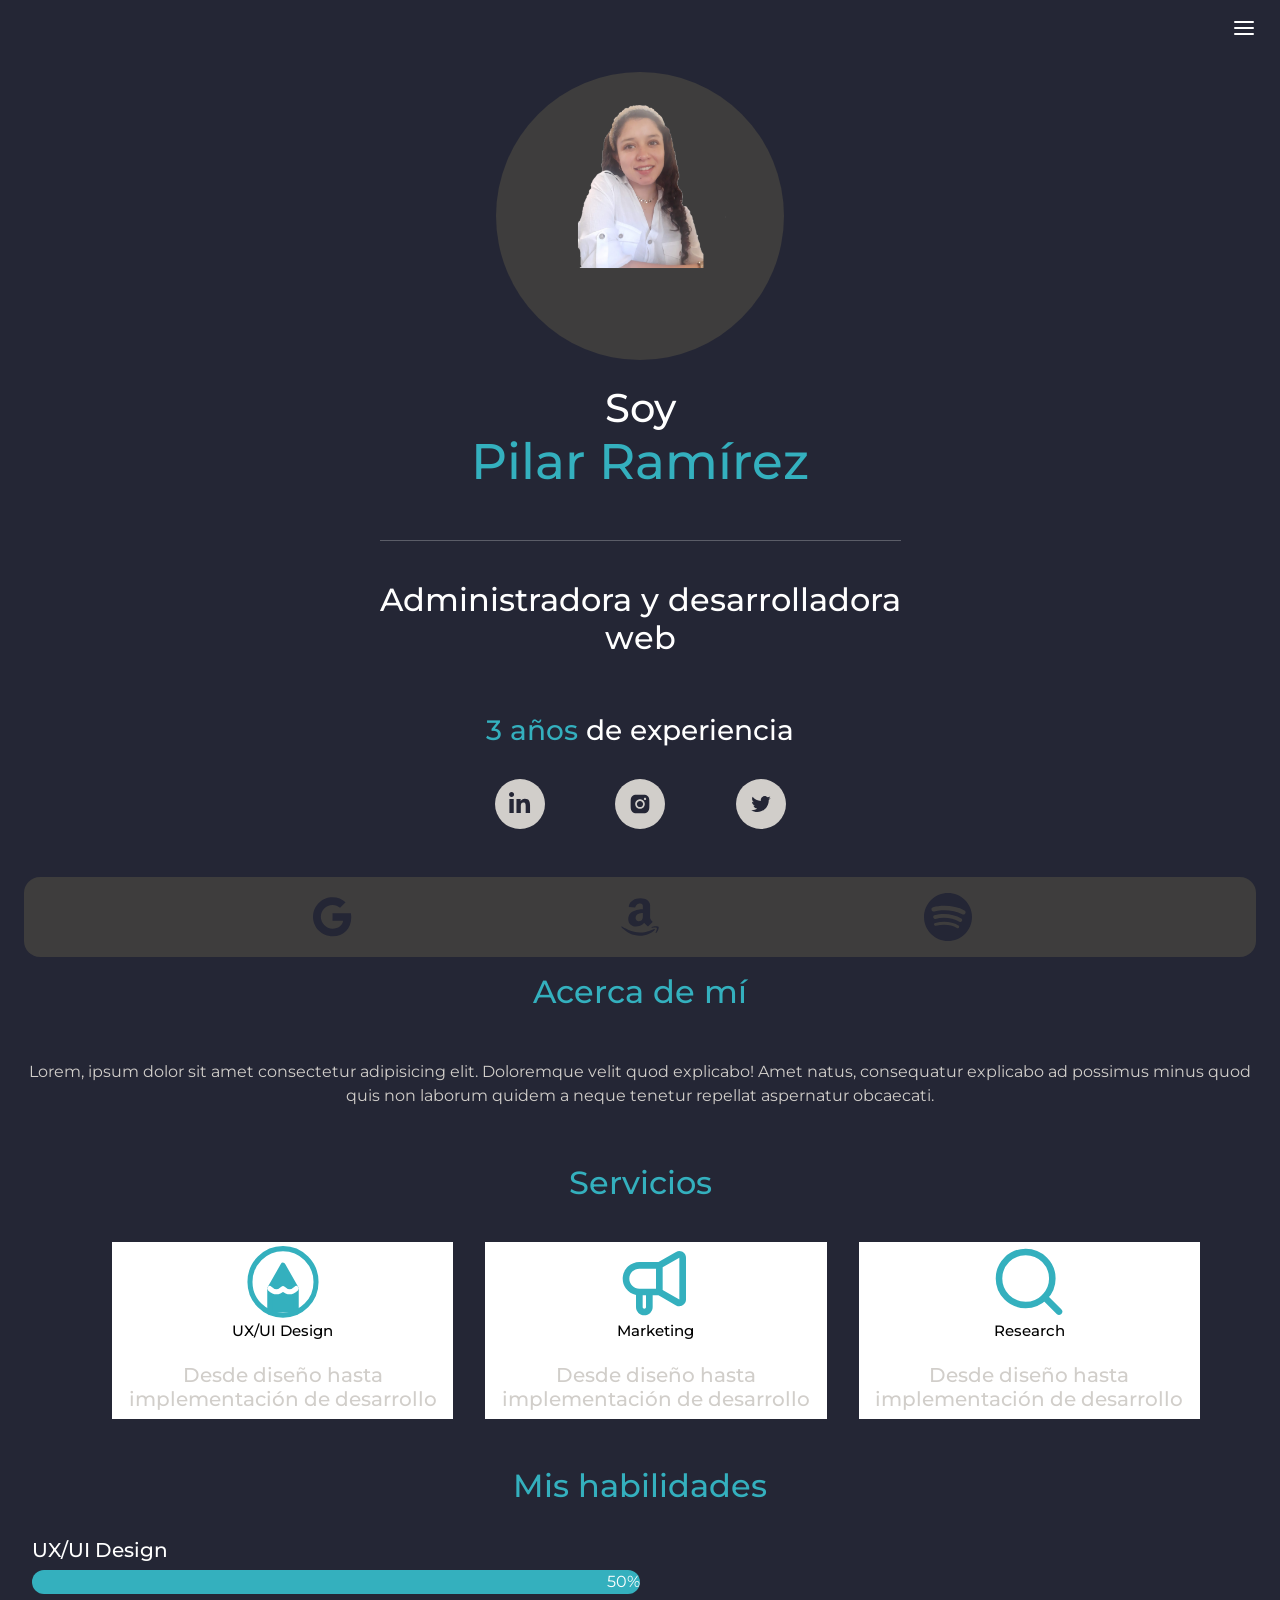
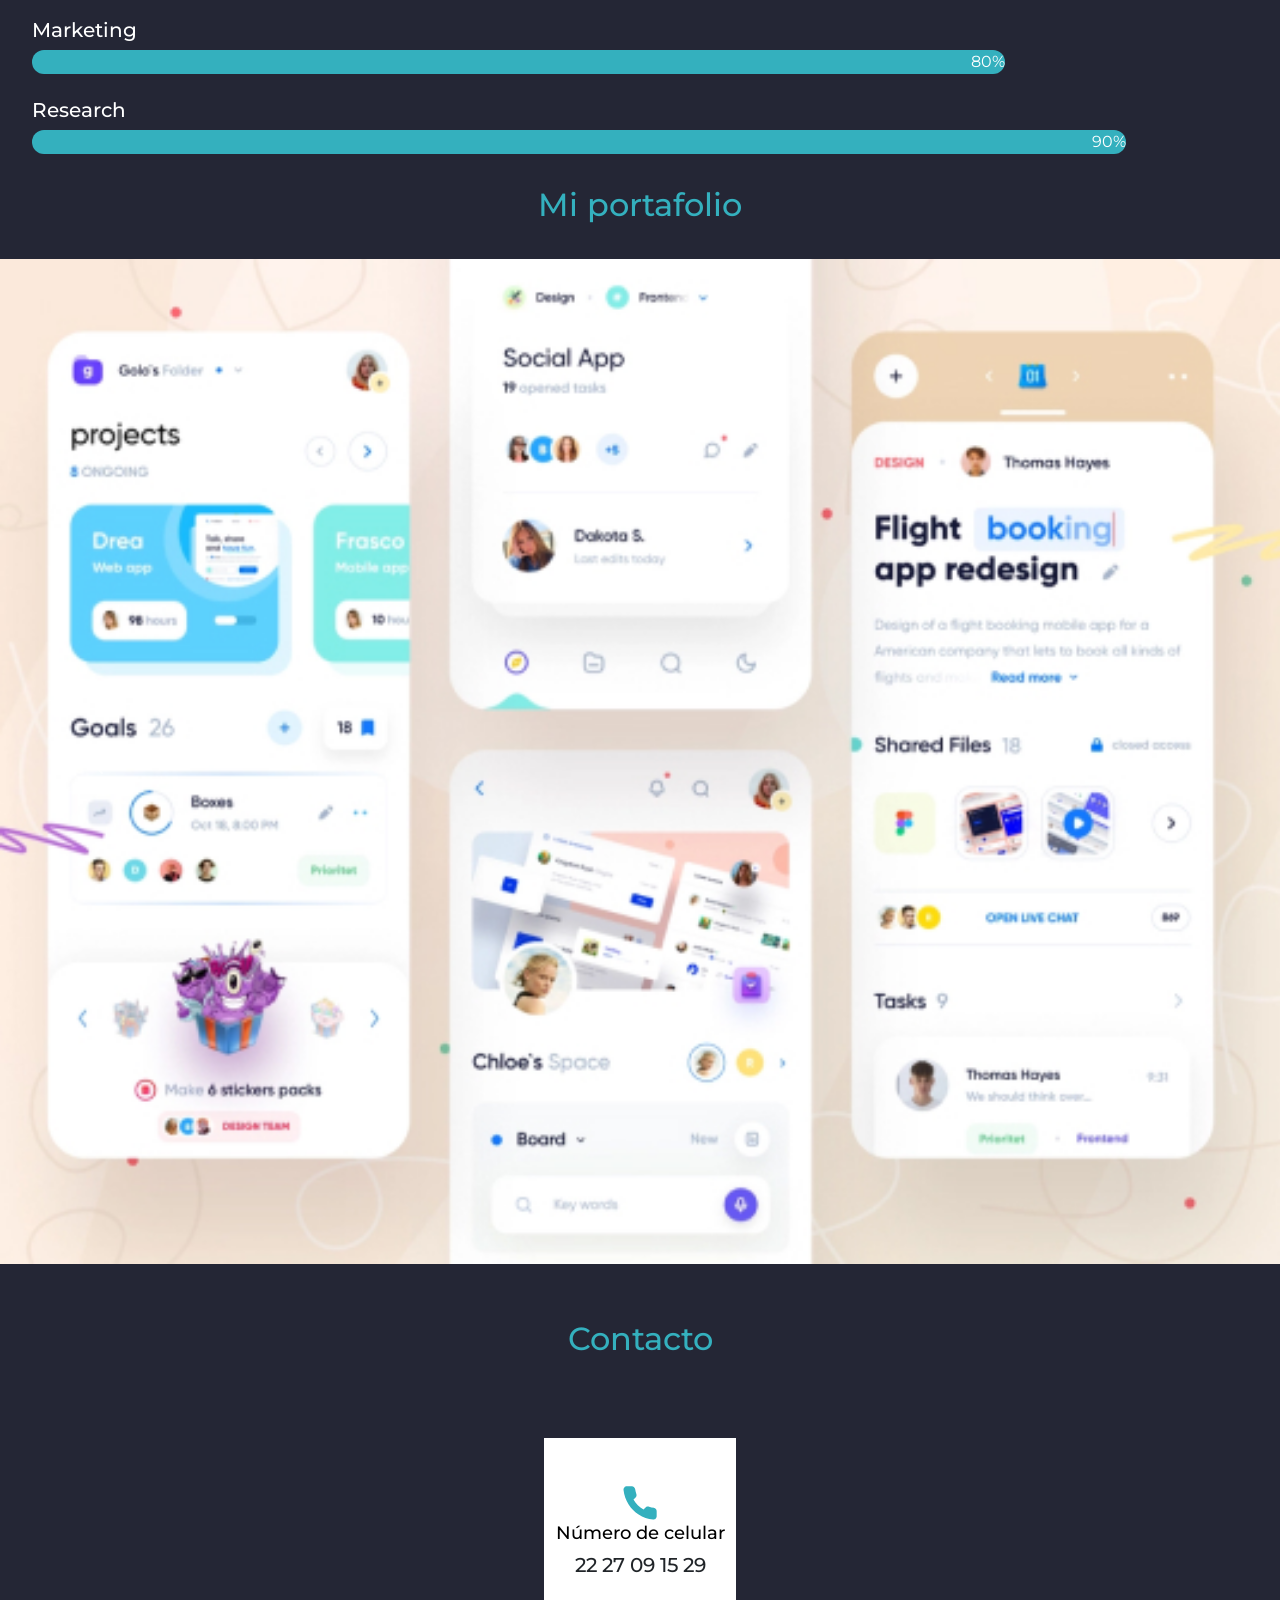
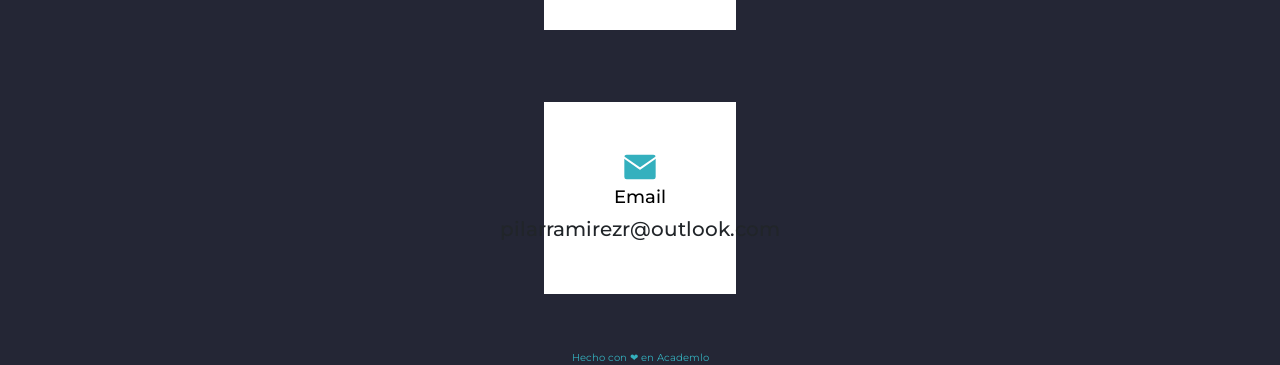
==== index.html @ 1db4ad35 "cambios2" ====
<!DOCTYPE html>
<html lang="en">
<head>
    <meta charset="UTF-8">
    <meta http-equiv="X-UA-Compatible" content="IE=edge">
    <meta name="viewport" content="width=device-width, initial-scale=1.0">
    <title>Mi portafolio</title>
    <link href="https://cdn.jsdelivr.net/npm/bootstrap@5.2.3/dist/css/bootstrap.min.css" rel="stylesheet" integrity="sha384-rbsA2VBKQhggwzxH7pPCaAqO46MgnOM80zW1RWuH61DGLwZJEdK2Kadq2F9CUG65" crossorigin="anonymous">
    <link rel="stylesheet" href="/semana5/MI PORTAFOLIO/proyecto/assets/CSS/style.css">
    <link rel="stylesheet" href="./assets/style-P.css">
</head>
<body>
    <header class="header">
        <div class="header-content">
            <nav class="navbar">
                <svg class="navbar-menu" width="24" height="24" viewBox="0 0 24 24" fill="none" xmlns="http://www.w3.org/2000/svg">
                    <path d="M3 12H21" stroke="#242635" stroke-width="2" stroke-linecap="round" stroke-linejoin="round"/>
                    <path d="M3 6H21" stroke="#242635" stroke-width="2" stroke-linecap="round" stroke-linejoin="round"/>
                    <path d="M3 18H21" stroke="#242635" stroke-width="2" stroke-linecap="round" stroke-linejoin="round"/>
                    </svg>                     
            </nav>
            <section class="header-information">
                <div class="circle">
                    <div class="header-image">
                        <img class="profile-photo" src="./assets/pilyfotopng.png" alt="Foto">
                    </div>
                </div>
                <br>
                <div class="header-text">
                    <h1>Soy 
                    <br>
                    <span>Pilar Ramírez</span>
                    </h1>
                    <br>
                    <hr>
                    <br>
                    <h2>Administradora y desarrolladora
                    <br>
                    web
                    </h2>
                    <br>
                    <br>
                    <h3>
                    <span>3 años</span>
                    de experiencia
                    </h3>
                </div>
                <div class="social-container">
                    <article class="social-circle">
                        <img src="./Iconos/linkedin.svg" alt="Linkedin">
                    </article>

                    <article class="social-circle">
                        <img src="./Iconos/instagram.svg" alt="Instragram">
                    </article>

                    <article class="social-circle">
                        <img src="./Iconos/twitter.svg" alt="Twitter">
                    </article>
                </div>
                <br>
                <div class="work-container">
                    <article class="work-square">
                        <img class="work-icon" src="./Iconos/google.svg" alt="Google">
                    </article>

                    <article class="work-square">
                        <img class="work-icon" src="./Iconos/amazon.svg" alt="Amazon">
                    </article>

                    <article class="work-square">
                        <img class="work-icon" src="./Iconos/spotify.svg" alt="Spotify">
                    </article>
            </section>
        </div>
        </div>
        </div>
    </header>
    <div class="information-container">
        <div class="about-me">
            <h2>Acerca de mí</h2>
        </div>
        <br>
        <div class="text-about">
            <p>Lorem, ipsum dolor sit amet consectetur adipisicing elit. Doloremque velit quod explicabo! Amet natus, consequatur explicabo ad possimus minus quod quis non laborum quidem a neque tenetur repellat aspernatur obcaecati.</p>
    </div>
    <br>
    
    <div class="services-title">
        <h2>Servicios</h2>
    </div>
    <div class="services-container">
        <div class="services-scroll">
            <div class="services-img">
                <img class="imagen" src="./Iconos/pencil.svg" alt="design">
                <div class="services-text">
                    <h4>UX/UI Design</h4>
                    <br>
                    <h5>Desde diseño hasta implementación de desarrollo</h5>
                </div>
            </div>
            <br>
            <div class="services-img">                
                    <img class="imagen" src="./Iconos/speaker.svg" alt="marketing">
            
                <div class="services-text">
                    <h4>Marketing</h4>
                    <br>
                    <h5>Desde diseño hasta implementación de desarrollo</h5>
                </div>
            </div>
            <br>
            <div class="services-img">                
                    <img class="imagen" src="./Iconos/search.svg" alt="research">
                
                <div class="services-text">
                    <h4>Research</h4>
                    <br>
                    <h5>Desde diseño hasta implementación de desarrollo</h5>
                </div>    
            </div>
        </div>
    </div>

    </div>
    <div class="hability-container">
        <div class="hability-tittle">
            <h2>Mis habilidades</h2>
        </div>
        <br>
        <div class="container-progress">
            <h5>UX/UI Design</h5>
            <div class="progress-bar" role="progressbar" aria-valuenow="50"
            aria-valuemin="0" aria-valuemax="100" style="width:50%">
              50%
            </div>
        </div>
        <br>
        <div class="container-progress">
            <h5>Marketing</h5>
            <div class="progress-bar" role="progressbar" aria-valuenow="80"
            aria-valuemin="0" aria-valuemax="100" style="width:80%">
              80%
            </div>
        </div>
        <br>
        <div class="container-progress">
            <h5>Research</h5>
            <div class="progress-bar" role="progressbar" aria-valuenow="90"
            aria-valuemin="0" aria-valuemax="100" style="width:90%">
              90%
            </div>
        </div>  
    </div>
    <div class="portafolio-tittle">
        <h2>Mi portafolio</h2>
    </div>
    <br>
    <div id="carouselExampleControls" class="carousel slide" data-bs-ride="carousel">
        <div class="carousel-inner">
          <div class="carousel-item active">
            <img src="./Logos/ejemplo1.jpg" class="d-block w-100" alt="ejemplo">
          </div>
          <div class="carousel-item">
            <img src="./Logos/ejemplo2.jpg" class="d-block w-100" alt="ejemplo">
          </div>
          <div class="carousel-item">
            <img src="./Logos/ejemplo3.jpg" class="d-block w-100" alt="ejemplo">
          </div>
          <div class="carousel-item">
            <img src="./Logos/ejemplo5.jpg" class="d-block w-100" alt="ejemplo">
          </div>
        </div>
        <button class="carousel-control-prev" type="button" data-bs-target="#carouselExampleControls" data-bs-slide="prev">
          <span class="carousel-control-prev-icon" aria-hidden="true"></span>
          <span class="visually-hidden">Previous</span>
        </button>
        <button class="carousel-control-next" type="button" data-bs-target="#carouselExampleControls" data-bs-slide="next">
          <span class="carousel-control-next-icon" aria-hidden="true"></span>
          <span class="visually-hidden">Next</span>
        </button>
    </div>
    <br>
    <div class="contact-container">
        <h2>Contacto</h2>
        <br>
        <div class="cel-box">
            <img src="./Iconos/phone.svg" alt="phone">
            <h4 class="title-contact">Número de celular</h4>
            <h5 class="text-contact">22 27 09 15 29</h5>
        </div>
        <br>
        <div class="email-box">
            <img src="./Iconos/mail.svg" alt="mail">
            <h4 class="title-contact">Email</h4>
            <h5 class="text-contact">pilarramirezr@outlook.com</h5>
        </div>
    </div>
    <br>
    <div class="footer-box">
        <footer class="end-phrase">Hecho con ❤ en Academlo</footer>
    </div>


    <script src="https://cdn.jsdelivr.net/npm/bootstrap@5.2.3/dist/js/bootstrap.bundle.min.js" integrity="sha384-kenU1KFdBIe4zVF0s0G1M5b4hcpxyD9F7jL+jjXkk+Q2h455rYXK/7HAuoJl+0I4" crossorigin="anonymous"></script>

</body>
</html>
---- assets/style-P.css ----
@import url('https://fonts.googleapis.com/css2?family=Montserrat:wght@400;600&display=swap');

:root{
    --blue: #34B0BE;
    --gray: #D1CECA;
    --darkblue: #242635;
    --white: #FFFFFF;
}

*{
    margin: 0;
    padding: 0;
    box-sizing: border-box;
}

body{
    font-family: 'Montserrat', sans-serif;
    background-color: var(--darkblue);
    padding-bottom: 10rem 5rem 1rem 5rem;
}

.header-content{
    color: white;
}

.navbar{
    padding: 1rem 1.5rem;
    display: flex;
    justify-content: flex-end;
    align-items: center;
}

.navbar-menu path{
    stroke: white
}

.header-information{
    display: flex;
    flex-direction: column;
    align-items: center;
    justify-content: space-between;
    text-align: center;
    padding: 1rem 1.5rem;
    position: relative;
}

.circle{
    display: flex;
    justify-content: center;
    width: 18rem;
    height: 18rem;
    border-radius: 50%;
    background-color: rgb(62, 61, 61);
}

.profile-photo{
    height: 80%;
    width: 100%;
    background-color: none;
}

.header-information h1 > span{
    color: var(--blue);
    font-size: 50px;
}

.header-information h3 > span{
    color: var(--blue);
}

.social-container{
    width: 75%;
    display: flex;
    gap: 1rem;
    justify-content: space-evenly;
    align-items: center;
    max-width: 400px;
    padding: 1.5rem 0;
}

.social-circle{
    background-color: var(--gray);
    width: 50px;
    height: 50px;
    border-radius: 50%;
    display: flex;
    justify-content: center;
    align-items: center;
}

.work-container{
    background-color: rgb(62, 61, 61);
    width: 100%;
    display: flex;
    gap: 1rem;
    justify-content: space-evenly;
    align-items: center;
    max-width: 400%;
    padding: 1rem 3rem;
    border-radius: 1rem;
}

.work-circle{
    background-color: var(--gray);
    width: 6rem;
    height: 4rem;
    border-radius: 1rem;
    display: flex;
    justify-content: center;
    align-items: center;
}

.work-icon{
    width: 4rem;
    height: 3rem;
}

.information-container{
    display: flex;
    flex-direction: column;
    justify-content: center;
    text-align: center;
    padding: 2
    rem;
}

.about-me{
    font-size: 18px;
    color: var(--blue);
}

.text-about{
    color: var(--gray);
    font-size: 16px;
}

.text-about > p{
    padding: 1rem;
}

.services-title{
    text-align: center;
    display: inline;
    font-size: 18px;
    color: var(--blue);
}

.services-container{
    width: 100%;
    display: inline-flex;
    gap: 1rem;
    justify-content: space-evenly;
    align-items: center;
    max-width: 400%;
    padding: 1rem 2rem 0rem 4rem;
    border-radius: 1rem;
    /* overflow: hidden; */
}
.services-scroll{
    width: 100%;
    display: flex;
    gap: 1rem;
    justify-content: space-between;
    align-items: center;
    max-width: 400%;
    padding: 1rem 3rem;
    border-radius: 1rem;
    overflow: scroll;
}

.services-img{
    flex-direction: column;
    background-color: var(--white);
    color: black;
    width: 100%;
    height: 100%;
    align-items: center;
    justify-content: center;
    align-items: center;
    text-align: center;
    display: flex;
}  

.imagen{
    width: 5rem;
    height: 5rem;
}

.services-container h4{
    font-size: 15px;
    color: black;
}

.services-text{
    font-size: 10px;
    text-align: center;
    color: var(--gray);
}

.hability-container{
    display: flex;
    flex-direction: column;
    justify-content: center;
    text-align: center;
    padding: 2rem;
}

.hability-tittle{
    font-size: 18px;
    color: var(--blue);
}

.container-progress{
    text-align: start;
}

.container-progress h5{
    text-align: initial;
    color: var(--white);
    text-align: start
}

.progress-bar{
    text-align: end;
    color: var(--white);
    border-radius: 1rem;
    background-color: var(--blue);
}

.carousel-slide{
    gap: 1rem;
}

.portafolio-tittle{
    text-align: center;
    display: inline;
    font-size: 18px;
    color: var(--blue);
    /* overflow: visible; */
}

.portafolio-container{
    text-align: center;
    align-items: center;
    justify-content: center;
    display: flex;
    flex-direction: column;
    overflow: scroll;
}
.img-container{
    align-items: center;
    justify-content: center;
    display: inline-flex;
    gap: 1rem;
    padding-left: 10rem;
}

.portafolio-img{
    width: 15rem;
    height: 15rem;    
}

.contact-container{
    justify-content: space-between;
    align-items: center;
    padding: 2rem 2rem;
    text-align: center;
    display: flex;
    flex-direction: column;
    gap: 1.5rem;

}

.contact-container h2{
    font-size: 18px bold;
    color: var(--blue);   
}

.cel-box{
    display: flex;
    flex-direction: column;
    background-color: var(--white);
    height: 12rem;
    width: 12rem;
    justify-content: c;
    align-items: center;
    justify-content: center;
    text-align: center;
}

.email-box{
    display: flex;
    flex-direction: column;
    background-color: var(--white);
    height: 12rem;
    width: 12rem;
    justify-content: c;
    align-items: center;
    justify-content: center;
    text-align: center;
}

.contact-container h4{
    font-size: 18px;
    color: black;
}


.footer-box{
    display: flex;
    color: var(--blue);
    justify-content: center;
    align-items: center;
    text-align: center;
    font-size: 10px;
}

@media screen and ( min-width: 500px){
    .head-information{
        
    }
}
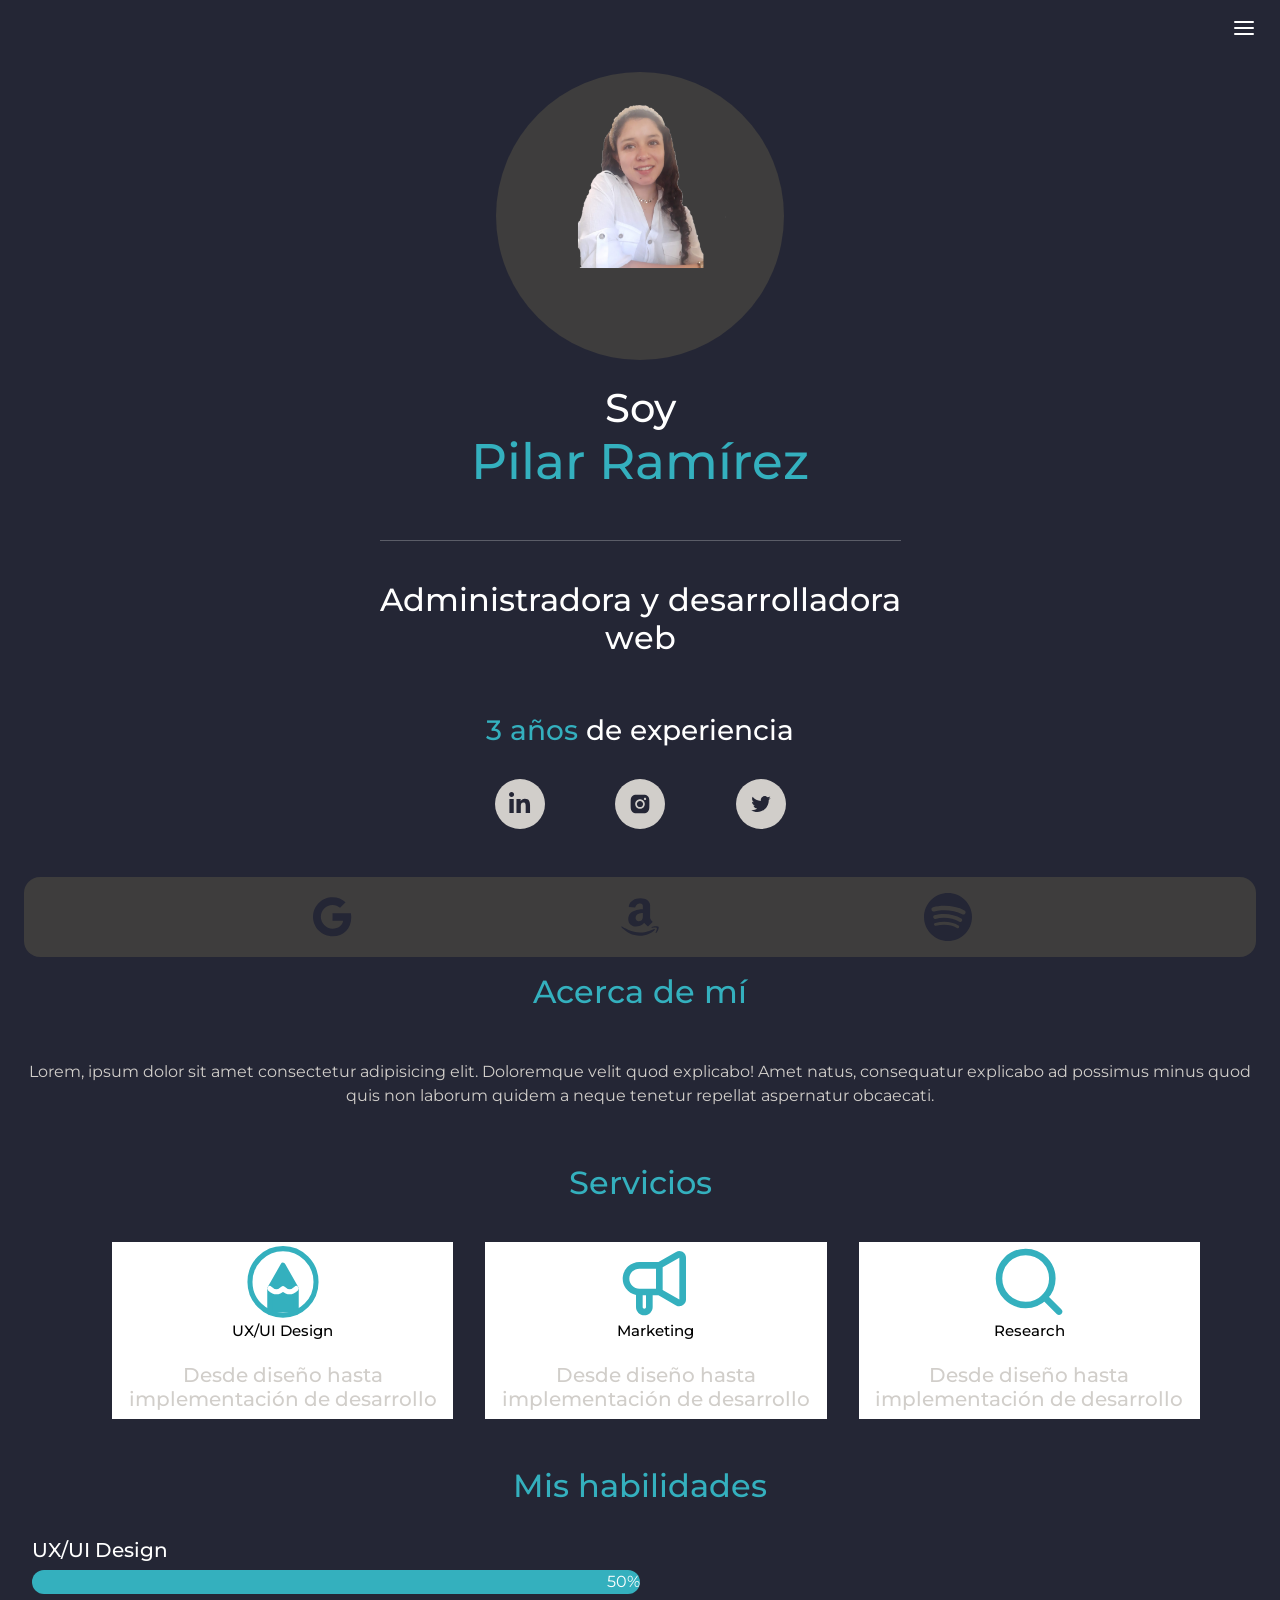
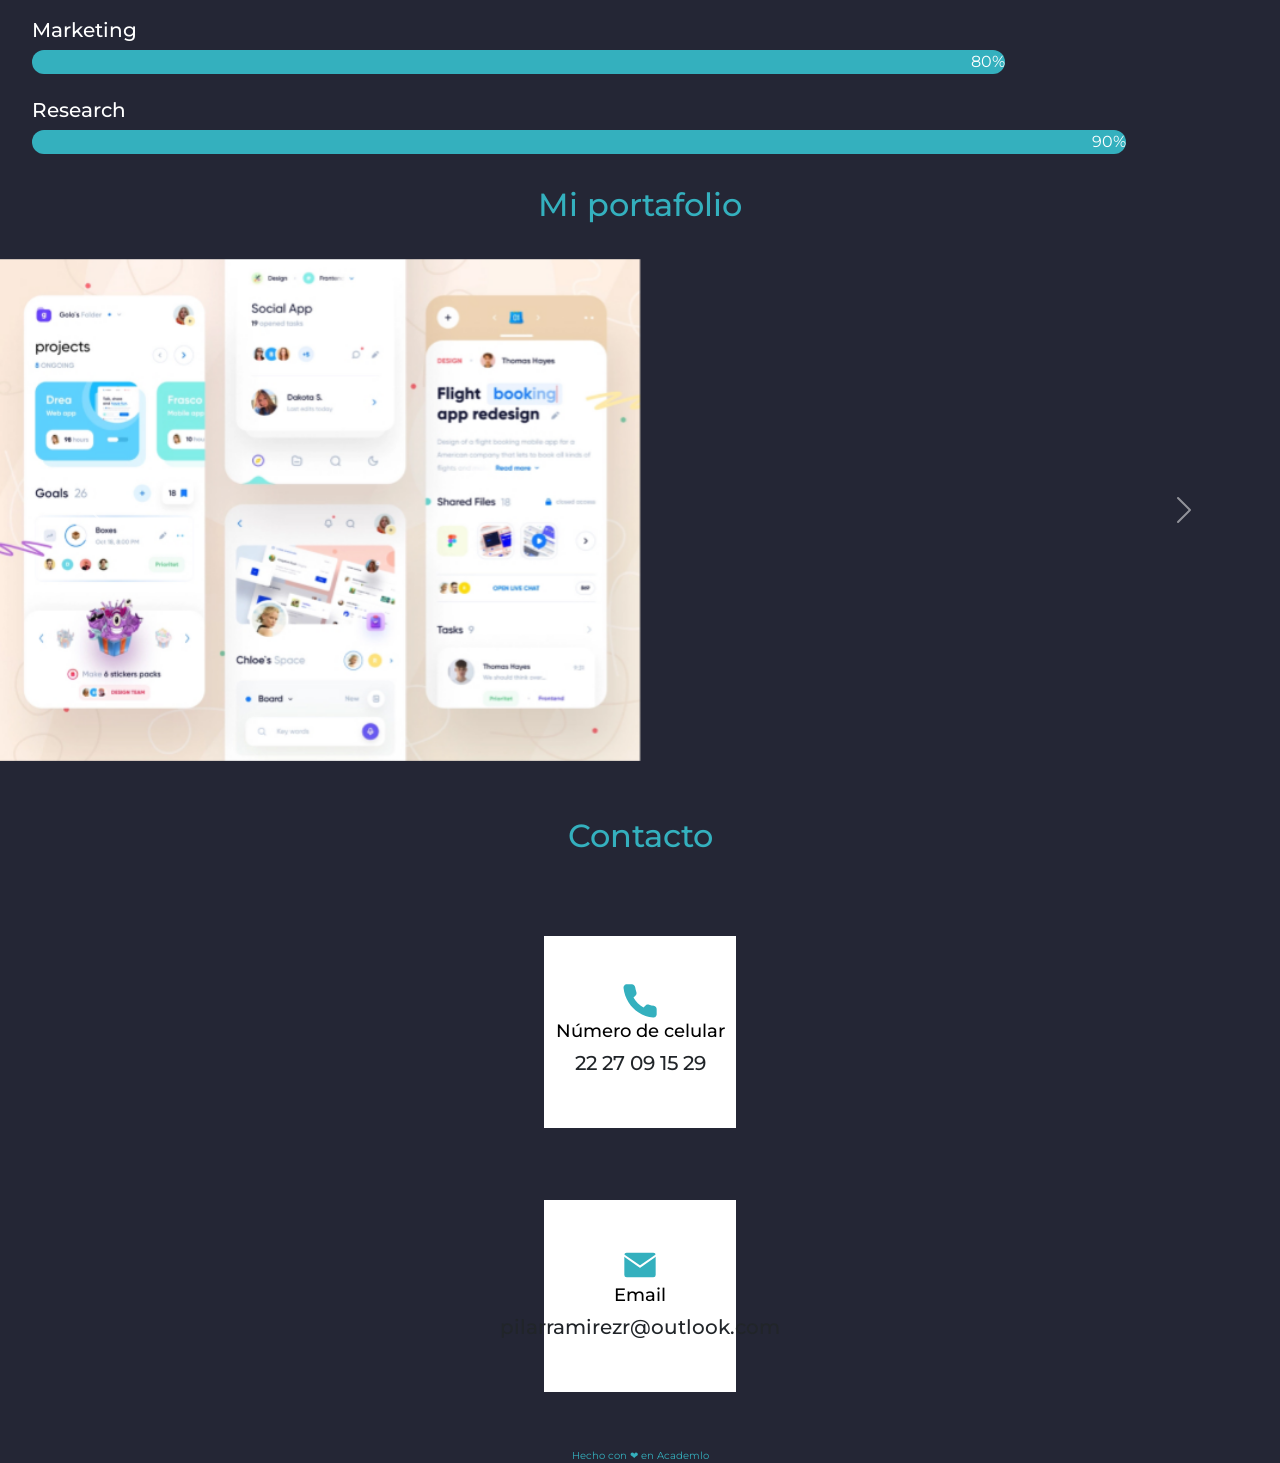
==== commit d8a038af: "Cambios3" ====
--- a/index.html
+++ b/index.html
@@ -6,8 +6,7 @@
     <meta name="viewport" content="width=device-width, initial-scale=1.0">
     <title>Mi portafolio</title>
     <link href="https://cdn.jsdelivr.net/npm/bootstrap@5.2.3/dist/css/bootstrap.min.css" rel="stylesheet" integrity="sha384-rbsA2VBKQhggwzxH7pPCaAqO46MgnOM80zW1RWuH61DGLwZJEdK2Kadq2F9CUG65" crossorigin="anonymous">
-    <link rel="stylesheet" href="/semana5/MI PORTAFOLIO/proyecto/assets/CSS/style.css">
-    <link rel="stylesheet" href="./assets/style-P.css">
+    <link rel="stylesheet" href="./assets/style.css">
 </head>
 <body>
     <header class="header">
@@ -159,7 +158,7 @@
     <div id="carouselExampleControls" class="carousel slide" data-bs-ride="carousel">
         <div class="carousel-inner">
           <div class="carousel-item active">
-            <img src="./Logos/ejemplo1.jpg" class="d-block w-100" alt="ejemplo">
+            <img src="./Logos/ejemplo1.jpg" class="d-block w-50" alt="ejemplo">
           </div>
           <div class="carousel-item">
             <img src="./Logos/ejemplo2.jpg" class="d-block w-100" alt="ejemplo">
--- a/assets/style.css
+++ b/assets/style.css
@@ -0,0 +1,322 @@
+@import url('https://fonts.googleapis.com/css2?family=Montserrat:wght@400;600&display=swap');
+
+:root{
+    --blue: #34B0BE;
+    --gray: #D1CECA;
+    --darkblue: #242635;
+    --white: #FFFFFF;
+}
+
+*{
+    margin: 0;
+    padding: 0;
+    box-sizing: border-box;
+}
+
+body{
+    font-family: 'Montserrat', sans-serif;
+    background-color: var(--darkblue);
+    padding-bottom: 10rem 5rem 1rem 5rem;
+}
+
+.header-content{
+    color: white;
+}
+
+.navbar{
+    padding: 1rem 1.5rem;
+    display: flex;
+    justify-content: flex-end;
+    align-items: center;
+}
+
+.navbar-menu path{
+    stroke: white
+}
+
+.header-information{
+    display: flex;
+    flex-direction: column;
+    align-items: center;
+    justify-content: space-between;
+    text-align: center;
+    padding: 1rem 1.5rem;
+    position: relative;
+}
+
+.circle{
+    display: flex;
+    justify-content: center;
+    width: 18rem;
+    height: 18rem;
+    border-radius: 50%;
+    background-color: rgb(62, 61, 61);
+}
+
+.profile-photo{
+    height: 80%;
+    width: 100%;
+    background-color: none;
+}
+
+.header-information h1 > span{
+    color: var(--blue);
+    font-size: 50px;
+}
+
+.header-information h3 > span{
+    color: var(--blue);
+}
+
+.social-container{
+    width: 75%;
+    display: flex;
+    gap: 1rem;
+    justify-content: space-evenly;
+    align-items: center;
+    max-width: 400px;
+    padding: 1.5rem 0;
+}
+
+.social-circle{
+    background-color: var(--gray);
+    width: 50px;
+    height: 50px;
+    border-radius: 50%;
+    display: flex;
+    justify-content: center;
+    align-items: center;
+}
+
+.work-container{
+    background-color: rgb(62, 61, 61);
+    width: 100%;
+    display: flex;
+    gap: 1rem;
+    justify-content: space-evenly;
+    align-items: center;
+    max-width: 400%;
+    padding: 1rem 3rem;
+    border-radius: 1rem;
+}
+
+.work-circle{
+    background-color: var(--gray);
+    width: 6rem;
+    height: 4rem;
+    border-radius: 1rem;
+    display: flex;
+    justify-content: center;
+    align-items: center;
+}
+
+.work-icon{
+    width: 4rem;
+    height: 3rem;
+}
+
+.information-container{
+    display: flex;
+    flex-direction: column;
+    justify-content: center;
+    text-align: center;
+    padding: 2
+    rem;
+}
+
+.about-me{
+    font-size: 18px;
+    color: var(--blue);
+}
+
+.text-about{
+    color: var(--gray);
+    font-size: 16px;
+}
+
+.text-about > p{
+    padding: 1rem;
+}
+
+.services-title{
+    text-align: center;
+    display: inline;
+    font-size: 18px;
+    color: var(--blue);
+}
+
+.services-container{
+    width: 100%;
+    display: inline-flex;
+    gap: 1rem;
+    justify-content: space-evenly;
+    align-items: center;
+    max-width: 400%;
+    padding: 1rem 2rem 0rem 4rem;
+    border-radius: 1rem;
+    /* overflow: hidden; */
+}
+.services-scroll{
+    width: 100%;
+    display: flex;
+    gap: 1rem;
+    justify-content: space-between;
+    align-items: center;
+    max-width: 400%;
+    padding: 1rem 3rem;
+    border-radius: 1rem;
+    overflow: scroll;
+}
+
+.services-img{
+    flex-direction: column;
+    background-color: var(--white);
+    color: black;
+    width: 100%;
+    height: 100%;
+    align-items: center;
+    justify-content: center;
+    align-items: center;
+    text-align: center;
+    display: flex;
+}  
+
+.imagen{
+    width: 5rem;
+    height: 5rem;
+}
+
+.services-container h4{
+    font-size: 15px;
+    color: black;
+}
+
+.services-text{
+    font-size: 10px;
+    text-align: center;
+    color: var(--gray);
+}
+
+.hability-container{
+    display: flex;
+    flex-direction: column;
+    justify-content: center;
+    text-align: center;
+    padding: 2rem;
+}
+
+.hability-tittle{
+    font-size: 18px;
+    color: var(--blue);
+}
+
+.container-progress{
+    text-align: start;
+}
+
+.container-progress h5{
+    text-align: initial;
+    color: var(--white);
+    text-align: start
+}
+
+.progress-bar{
+    text-align: end;
+    color: var(--white);
+    border-radius: 1rem;
+    background-color: var(--blue);
+}
+
+.carousel-slide{
+    gap: 1rem;
+}
+
+.portafolio-tittle{
+    text-align: center;
+    display: inline;
+    font-size: 18px;
+    color: var(--blue);
+    /* overflow: visible; */
+}
+
+.portafolio-container{
+    text-align: center;
+    align-items: center;
+    justify-content: center;
+    display: flex;
+    flex-direction: column;
+    overflow: scroll;
+}
+.img-container{
+    align-items: center;
+    justify-content: center;
+    display: inline-flex;
+    gap: 1rem;
+    padding-left: 10rem;
+}
+
+.portafolio-img{
+    width: 15rem;
+    height: 15rem;    
+}
+
+.contact-container{
+    justify-content: space-between;
+    align-items: center;
+    padding: 2rem 2rem;
+    text-align: center;
+    display: flex;
+    flex-direction: column;
+    gap: 1.5rem;
+
+}
+
+.contact-container h2{
+    font-size: 18px bold;
+    color: var(--blue);   
+}
+
+.cel-box{
+    display: flex;
+    flex-direction: column;
+    background-color: var(--white);
+    height: 12rem;
+    width: 12rem;
+    justify-content: c;
+    align-items: center;
+    justify-content: center;
+    text-align: center;
+}
+
+.email-box{
+    display: flex;
+    flex-direction: column;
+    background-color: var(--white);
+    height: 12rem;
+    width: 12rem;
+    justify-content: c;
+    align-items: center;
+    justify-content: center;
+    text-align: center;
+}
+
+.contact-container h4{
+    font-size: 18px;
+    color: black;
+}
+
+
+.footer-box{
+    display: flex;
+    color: var(--blue);
+    justify-content: center;
+    align-items: center;
+    text-align: center;
+    font-size: 10px;
+}
+
+@media screen and ( min-width: 500px){
+    .head-information{
+        
+    }
+}
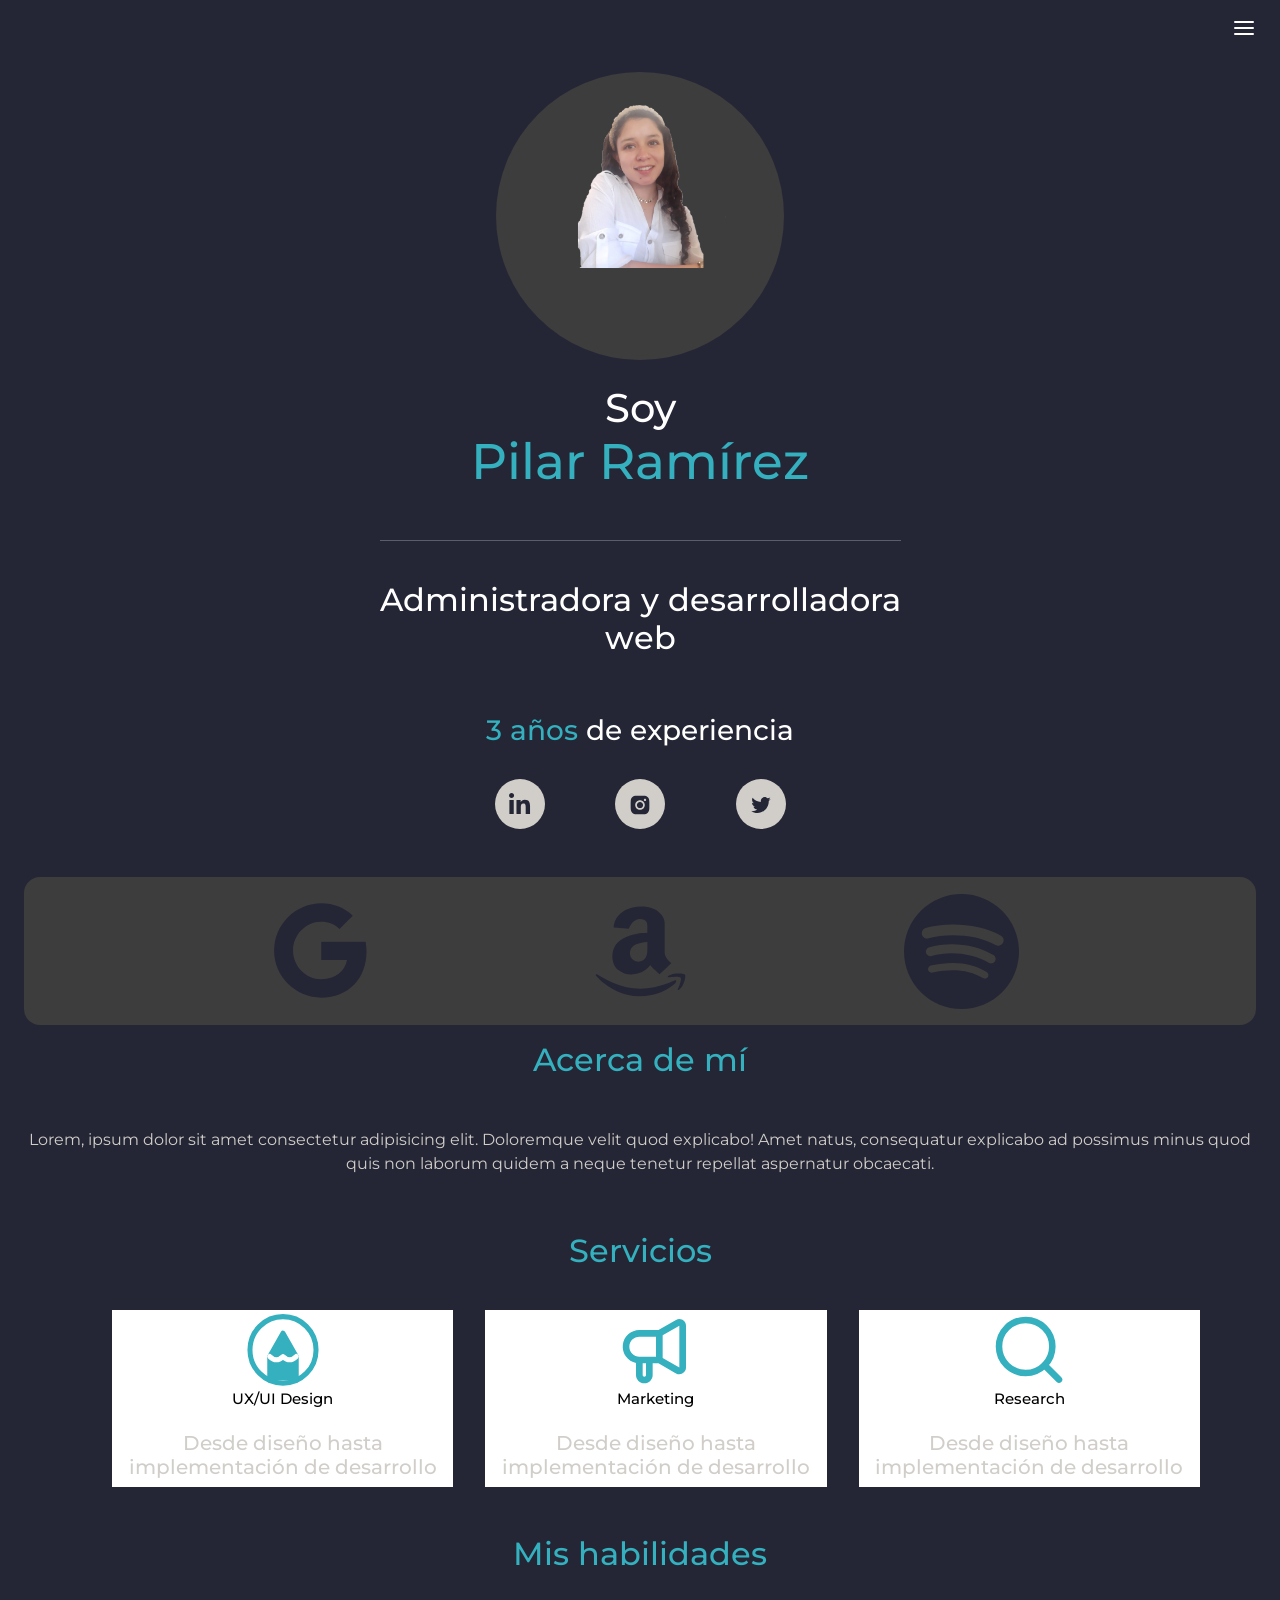
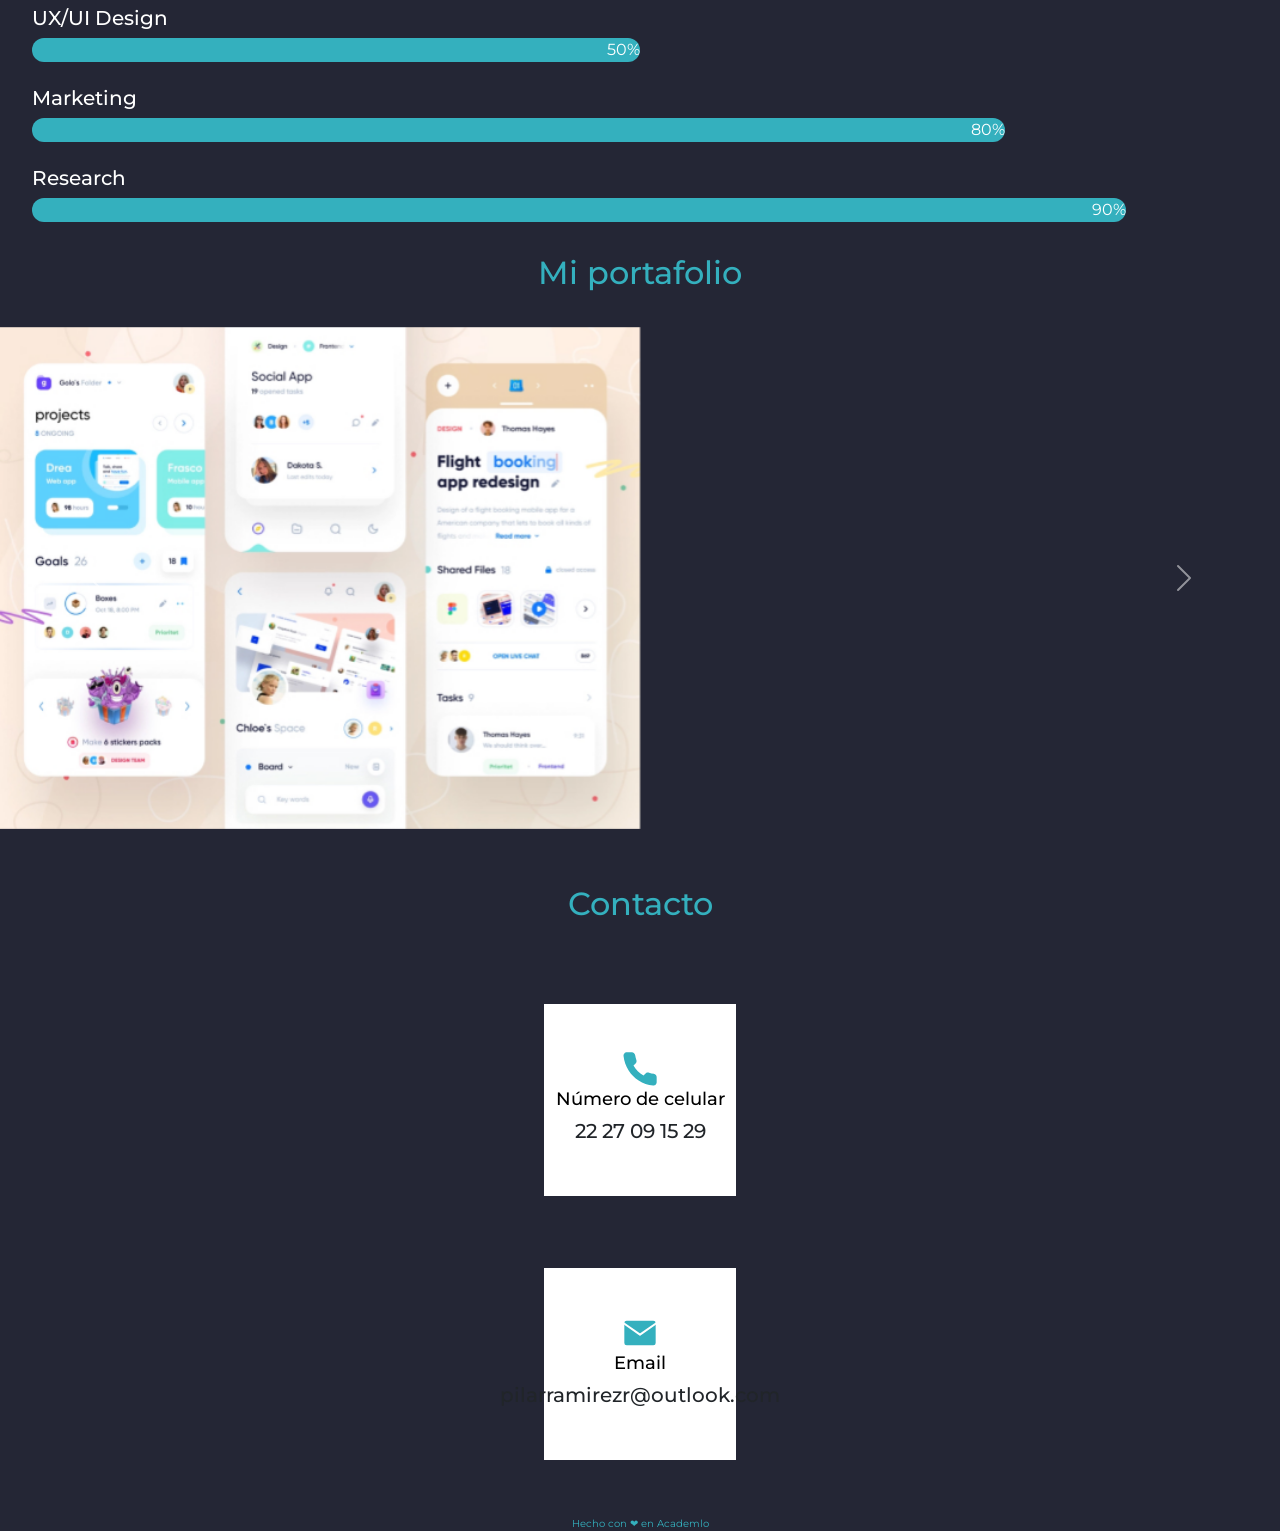
==== commit 22fd1958: "Cambios3" ====
--- a/index.html
+++ b/index.html
@@ -46,29 +46,29 @@
                 </div>
                 <div class="social-container">
                     <article class="social-circle">
-                        <img src="./Iconos/linkedin.svg" alt="Linkedin">
+                        <a href="www.linkedin.com"><img src="./Iconos/linkedin.svg" alt="Linkedin"></a>
                     </article>
 
                     <article class="social-circle">
-                        <img src="./Iconos/instagram.svg" alt="Instragram">
+                        <a href="www.instagram.com"><img src="./Iconos/instagram.svg" alt="Instragram"></a>
                     </article>
 
                     <article class="social-circle">
-                        <img src="./Iconos/twitter.svg" alt="Twitter">
+                        <a href="www.twitter.com"><img src="./Iconos/twitter.svg" alt="Twitter"></a>
                     </article>
                 </div>
                 <br>
                 <div class="work-container">
                     <article class="work-square">
-                        <img class="work-icon" src="./Iconos/google.svg" alt="Google">
+                        <a href="www.google.com"><img src="./Iconos/google.svg" alt="Google"></a>
                     </article>
 
                     <article class="work-square">
-                        <img class="work-icon" src="./Iconos/amazon.svg" alt="Amazon">
+                        <a href="www.amazon.com"><img src="./Iconos/amazon.svg" alt="Amazon"></a>
                     </article>
 
                     <article class="work-square">
-                        <img class="work-icon" src="./Iconos/spotify.svg" alt="Spotify">
+                        <a href="www.spotify.com"><img src="./Iconos/spotify.svg" alt="Spotify"></a>
                     </article>
             </section>
         </div>
@@ -161,13 +161,13 @@
             <img src="./Logos/ejemplo1.jpg" class="d-block w-50" alt="ejemplo">
           </div>
           <div class="carousel-item">
-            <img src="./Logos/ejemplo2.jpg" class="d-block w-100" alt="ejemplo">
+            <img src="./Logos/ejemplo2.jpg" class="d-block w-50" alt="ejemplo">
           </div>
           <div class="carousel-item">
-            <img src="./Logos/ejemplo3.jpg" class="d-block w-100" alt="ejemplo">
+            <img src="./Logos/ejemplo3.jpg" class="d-block w-50" alt="ejemplo">
           </div>
           <div class="carousel-item">
-            <img src="./Logos/ejemplo5.jpg" class="d-block w-100" alt="ejemplo">
+            <img src="./Logos/ejemplo5.jpg" class="d-block w-50" alt="ejemplo">
           </div>
         </div>
         <button class="carousel-control-prev" type="button" data-bs-target="#carouselExampleControls" data-bs-slide="prev">
--- a/assets/style.css
+++ b/assets/style.css
@@ -227,9 +227,13 @@
     background-color: var(--blue);
 }
 
-.carousel-slide{
-    gap: 1rem;
-}
+
+/*.carousel-item{
+    gap: 1rem;
+    display: inline;
+    align-items: center;
+    justify-content: center;
+}*/
 
 .portafolio-tittle{
     text-align: center;
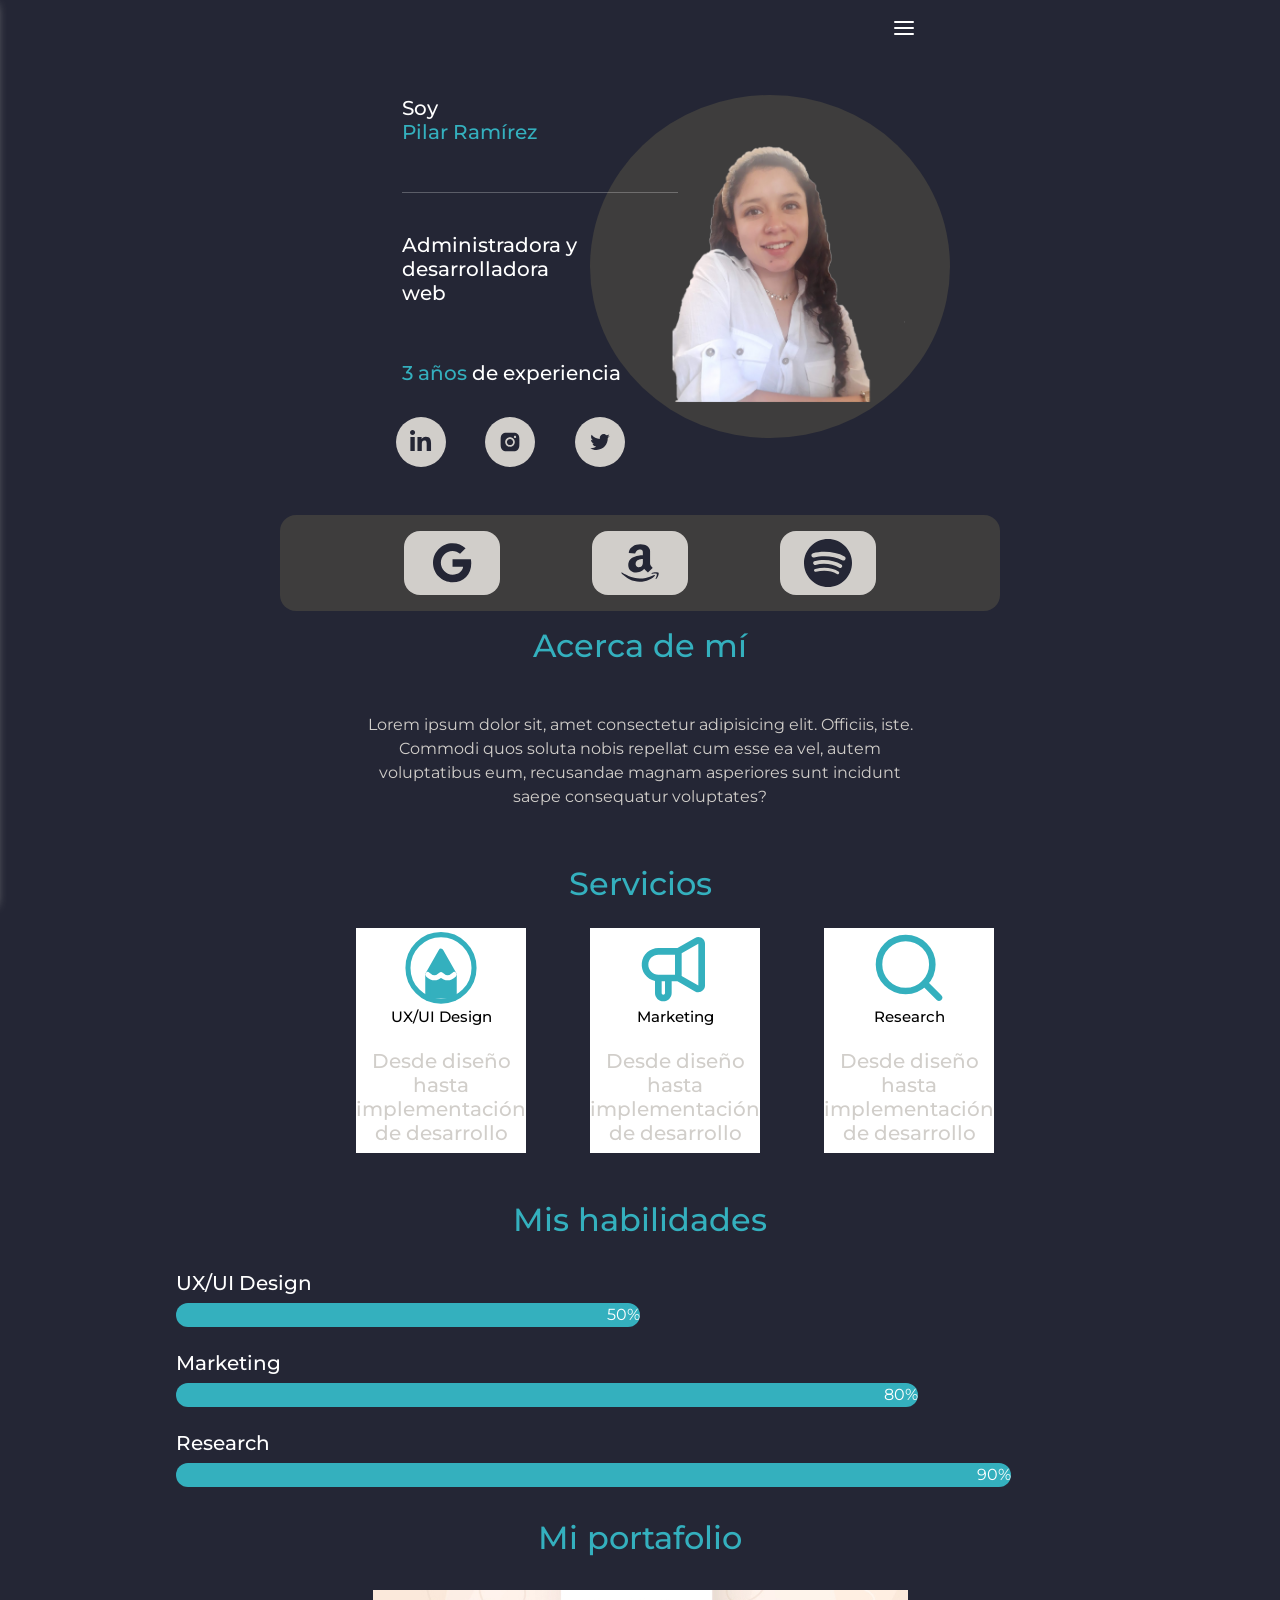
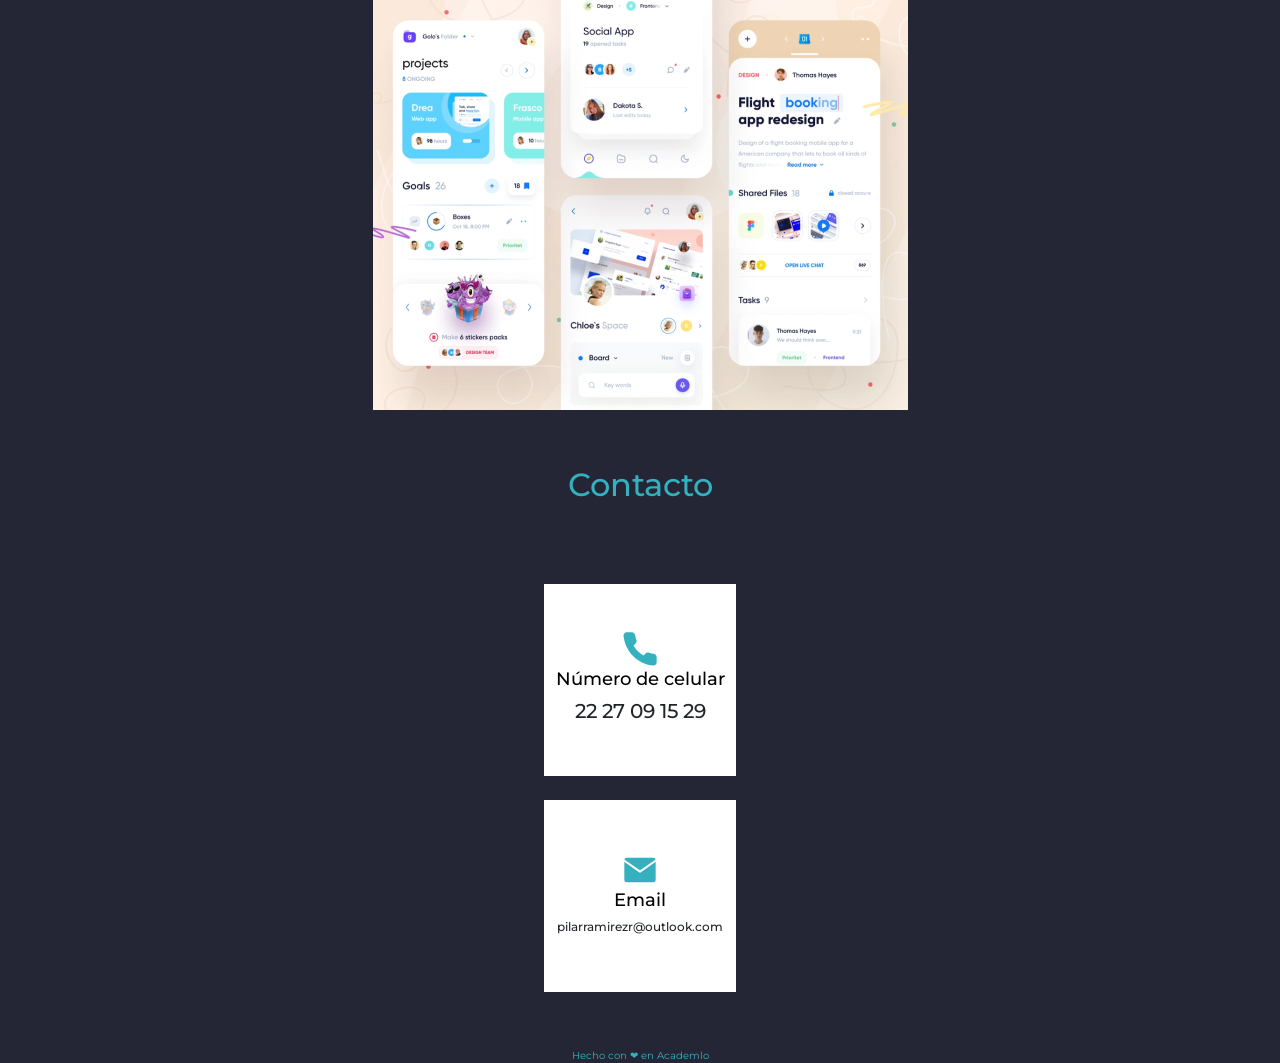
==== commit ae2b92c8: "cambios4" ====
--- a/index.html
+++ b/index.html
@@ -4,89 +4,113 @@
     <meta charset="UTF-8">
     <meta http-equiv="X-UA-Compatible" content="IE=edge">
     <meta name="viewport" content="width=device-width, initial-scale=1.0">
-    <title>Mi portafolio</title>
-    <link href="https://cdn.jsdelivr.net/npm/bootstrap@5.2.3/dist/css/bootstrap.min.css" rel="stylesheet" integrity="sha384-rbsA2VBKQhggwzxH7pPCaAqO46MgnOM80zW1RWuH61DGLwZJEdK2Kadq2F9CUG65" crossorigin="anonymous">
+     <link href="https://cdn.jsdelivr.net/npm/bootstrap@5.2.3/dist/css/bootstrap.min.css" rel="stylesheet" integrity="sha384-rbsA2VBKQhggwzxH7pPCaAqO46MgnOM80zW1RWuH61DGLwZJEdK2Kadq2F9CUG65" crossorigin="anonymous">
+     <link href='https://unpkg.com/boxicons@2.1.4/css/boxicons.min.css' rel='stylesheet'>
     <link rel="stylesheet" href="./assets/style.css">
+    <title>Mi Portafolio</title>
+   
 </head>
 <body>
-    <header class="header">
+    <header class="header" id="inicio">
         <div class="header-content">
-            <nav class="navbar">
+            <nav class="navbar" id="menu-btn">
                 <svg class="navbar-menu" width="24" height="24" viewBox="0 0 24 24" fill="none" xmlns="http://www.w3.org/2000/svg">
-                    <path d="M3 12H21" stroke="#242635" stroke-width="2" stroke-linecap="round" stroke-linejoin="round"/>
-                    <path d="M3 6H21" stroke="#242635" stroke-width="2" stroke-linecap="round" stroke-linejoin="round"/>
-                    <path d="M3 18H21" stroke="#242635" stroke-width="2" stroke-linecap="round" stroke-linejoin="round"/>
-                    </svg>                     
+                    <path d="M3 12H21" stroke="white" stroke-width="2" stroke-linecap="round" stroke-linejoin="round"/>
+                    <path d="M3 6H21" stroke="white" stroke-width="2" stroke-linecap="round" stroke-linejoin="round"/>
+                    <path d="M3 18H21" stroke="white" stroke-width="2" stroke-linecap="round" stroke-linejoin="round"/>
+                    </svg>
             </nav>
+            <div class="menu-container hide" id="menu-container">
+                <div class="menu" id="menu">
+                    <a href="#inicio" class="menu-elements"> Inicio </a>   
+                    <br>
+                    <a href="#about-me" class="menu-elements"> Acerca de mí </a>   
+                    <br>
+                    <a href="#services" class="menu-elements"> Servicios </a>
+                    <br>
+                    <a href="#habilities" class="menu-elements"> Mis Habilidades </a>
+                    <br>
+                    <a href="#portafolio" class="menu-elements"> Mi Portafolio </a>
+                    <br>
+                    <a href="#contact" class="menu-elements"> Contacto </a>
+                    <div class="menu-close" id="close-menu">
+                        <i class='bx bx-x bx-md'></i>
+                    </div>
+        
+                    <div id="menu-content">
+        
+                    </div>
+                    
+                </div>
+            </div>
             <section class="header-information">
                 <div class="circle">
                     <div class="header-image">
-                        <img class="profile-photo" src="./assets/pilyfotopng.png" alt="Foto">
+                    <img class="profile-photo" src="./assets/pilyfotopng.png" alt="Imagen perfil">                  
                     </div>
                 </div>
                 <br>
                 <div class="header-text">
-                    <h1>Soy 
-                    <br>
-                    <span>Pilar Ramírez</span>
-                    </h1>
-                    <br>
-                    <hr>
-                    <br>
-                    <h2>Administradora y desarrolladora
-                    <br>
-                    web
+                    <h1>Soy <br> <span>Pilar Ramírez</span></h1>
+                    <br>
+                    <hr class="line">
+                    <br>
+                    <h2>
+                        Administradora y desarrolladora <br> web
                     </h2>
                     <br>
                     <br>
+
                     <h3>
-                    <span>3 años</span>
-                    de experiencia
+                        <span>3 años</span> de experiencia
                     </h3>
                 </div>
+
                 <div class="social-container">
                     <article class="social-circle">
-                        <a href="www.linkedin.com"><img src="./Iconos/linkedin.svg" alt="Linkedin"></a>
+                        <a href="https://www.linkedin.com"><img src="./Iconos/linkedin.svg" alt="Linkedin"></a>
                     </article>
 
                     <article class="social-circle">
-                        <a href="www.instagram.com"><img src="./Iconos/instagram.svg" alt="Instragram"></a>
+                        <a href="https://www.instagram.com"><img src="./Iconos/instagram.svg" alt="Instragram"></a>
                     </article>
 
                     <article class="social-circle">
-                        <a href="www.twitter.com"><img src="./Iconos/twitter.svg" alt="Twitter"></a>
+                        <a href="https://www.twitter.com"><img src="./Iconos/twitter.svg" alt="Twitter"></a>
                     </article>
                 </div>
                 <br>
                 <div class="work-container">
                     <article class="work-square">
-                        <a href="www.google.com"><img src="./Iconos/google.svg" alt="Google"></a>
+                        <a class="work-icon" href="https://www.google.com"><img class="work-icon" src="./Iconos/google.svg" alt="Google"></a>
                     </article>
 
                     <article class="work-square">
-                        <a href="www.amazon.com"><img src="./Iconos/amazon.svg" alt="Amazon"></a>
+                        <a href="https://www.amazon.com"><img class="work-icon" src="./Iconos/amazon.svg" alt="Amazon"></a>
                     </article>
 
                     <article class="work-square">
-                        <a href="www.spotify.com"><img src="./Iconos/spotify.svg" alt="Spotify"></a>
-                    </article>
+                        <a href="https://www.spotify.com"><img class="work-icon" src="./Iconos/spotify.svg" alt="Spotify"></a>
+                    </article>
+                </div>
             </section>
         </div>
-        </div>
-        </div>
     </header>
+
     <div class="information-container">
         <div class="about-me">
-            <h2>Acerca de mí</h2>
+            <h2 id="about-me">Acerca de mí</h2>
         </div>
         <br>
         <div class="text-about">
-            <p>Lorem, ipsum dolor sit amet consectetur adipisicing elit. Doloremque velit quod explicabo! Amet natus, consequatur explicabo ad possimus minus quod quis non laborum quidem a neque tenetur repellat aspernatur obcaecati.</p>
-    </div>
-    <br>
-    
+            <p>
+                Lorem ipsum dolor sit, amet consectetur adipisicing elit. Officiis, iste. Commodi quos soluta nobis repellat cum esse ea vel, autem voluptatibus eum, recusandae magnam asperiores sunt incidunt saepe consequatur voluptates?
+            </p>
+        </div>
+    </div>
+    <br>
     <div class="services-title">
-        <h2>Servicios</h2>
+        <h2 id="services">Servicios</h2>
     </div>
     <div class="services-container">
         <div class="services-scroll">
@@ -120,11 +144,9 @@
             </div>
         </div>
     </div>
-
-    </div>
     <div class="hability-container">
         <div class="hability-tittle">
-            <h2>Mis habilidades</h2>
+            <h2 id="habilities">Mis habilidades</h2>
         </div>
         <br>
         <div class="container-progress">
@@ -152,22 +174,22 @@
         </div>  
     </div>
     <div class="portafolio-tittle">
-        <h2>Mi portafolio</h2>
+        <h2 id="portafolio">Mi portafolio</h2>
     </div>
     <br>
     <div id="carouselExampleControls" class="carousel slide" data-bs-ride="carousel">
         <div class="carousel-inner">
           <div class="carousel-item active">
-            <img src="./Logos/ejemplo1.jpg" class="d-block w-50" alt="ejemplo">
+            <img src="./Logos/ejemplo1.jpg" class="d-block w-100" alt="ejemplo">
           </div>
           <div class="carousel-item">
-            <img src="./Logos/ejemplo2.jpg" class="d-block w-50" alt="ejemplo">
+            <img src="./Logos/ejemplo2.jpg" class="d-block w-100" alt="ejemplo">
           </div>
           <div class="carousel-item">
-            <img src="./Logos/ejemplo3.jpg" class="d-block w-50" alt="ejemplo">
+            <img src="./Logos/ejemplo3.jpg" class="d-block w-100" alt="ejemplo">
           </div>
           <div class="carousel-item">
-            <img src="./Logos/ejemplo5.jpg" class="d-block w-50" alt="ejemplo">
+            <img src="./Logos/ejemplo5.jpg" class="d-block w-100" alt="ejemplo">
           </div>
         </div>
         <button class="carousel-control-prev" type="button" data-bs-target="#carouselExampleControls" data-bs-slide="prev">
@@ -181,19 +203,21 @@
     </div>
     <br>
     <div class="contact-container">
-        <h2>Contacto</h2>
-        <br>
-        <div class="cel-box">
-            <img src="./Iconos/phone.svg" alt="phone">
-            <h4 class="title-contact">Número de celular</h4>
-            <h5 class="text-contact">22 27 09 15 29</h5>
-        </div>
-        <br>
-        <div class="email-box">
-            <img src="./Iconos/mail.svg" alt="mail">
-            <h4 class="title-contact">Email</h4>
-            <h5 class="text-contact">pilarramirezr@outlook.com</h5>
-        </div>
+        <h2 id="contact">Contacto</h2>
+            <br>
+            <div class="contact-box">
+                <div class="cel-box">
+                    <img src="./Iconos/phone.svg" alt="phone">
+                    <h4 class="title-contact">Número de celular</h4>
+                    <h5 class="text-contact">22 27 09 15 29</h5>
+                </div>
+                <br>
+                <div class="email-box">
+                    <img src="./Iconos/mail.svg" alt="mail">
+                    <h4 class="title-contact">Email</h4>
+                    <h5 class="text-email">pilarramirezr@outlook.com</h5>
+                </div>
+            </div>
     </div>
     <br>
     <div class="footer-box">
@@ -202,6 +226,6 @@
 
 
     <script src="https://cdn.jsdelivr.net/npm/bootstrap@5.2.3/dist/js/bootstrap.bundle.min.js" integrity="sha384-kenU1KFdBIe4zVF0s0G1M5b4hcpxyD9F7jL+jjXkk+Q2h455rYXK/7HAuoJl+0I4" crossorigin="anonymous"></script>
-
+    <script src="./assets/js/main.js"></script>
 </body>
 </html>
--- a/assets/style.css
+++ b/assets/style.css
@@ -17,6 +17,11 @@
     font-family: 'Montserrat', sans-serif;
     background-color: var(--darkblue);
     padding-bottom: 10rem 5rem 1rem 5rem;
+    display: flex;
+    flex-direction: column;
+    justify-content: center;
+    align-items: center;
+    text-align: center;
 }
 
 .header-content{
@@ -24,14 +29,17 @@
 }
 
 .navbar{
+    width: 100%;
     padding: 1rem 1.5rem;
     display: flex;
     justify-content: flex-end;
-    align-items: center;
+    align-items: flex-end;
+    text-align: end;
 }
 
 .navbar-menu path{
     stroke: white
+    
 }
 
 .header-information{
@@ -42,6 +50,7 @@
     text-align: center;
     padding: 1rem 1.5rem;
     position: relative;
+    max-width: 600px;
 }
 
 .circle{
@@ -54,9 +63,9 @@
 }
 
 .profile-photo{
-    height: 80%;
-    width: 100%;
-    background-color: none;
+    height: 105%;
+    width: 100%;
+    
 }
 
 .header-information h1 > span{
@@ -95,12 +104,11 @@
     gap: 1rem;
     justify-content: space-evenly;
     align-items: center;
-    max-width: 400%;
     padding: 1rem 3rem;
     border-radius: 1rem;
 }
 
-.work-circle{
+.work-square{
     background-color: var(--gray);
     width: 6rem;
     height: 4rem;
@@ -132,6 +140,8 @@
 .text-about{
     color: var(--gray);
     font-size: 16px;
+    width: 100%;
+    max-width: 600px;
 }
 
 .text-about > p{
@@ -151,7 +161,7 @@
     gap: 1rem;
     justify-content: space-evenly;
     align-items: center;
-    max-width: 400%;
+    max-width: 600px;
     padding: 1rem 2rem 0rem 4rem;
     border-radius: 1rem;
     /* overflow: hidden; */
@@ -203,6 +213,8 @@
     justify-content: center;
     text-align: center;
     padding: 2rem;
+    width: 100%;
+    max-width: 992px;
 }
 
 .hability-tittle{
@@ -227,13 +239,11 @@
     background-color: var(--blue);
 }
 
-
-/*.carousel-item{
-    gap: 1rem;
-    display: inline;
-    align-items: center;
-    justify-content: center;
-}*/
+.carousel-slide{
+    gap: 1rem;
+    width: 100%;
+    max-width: 600px;
+}
 
 .portafolio-tittle{
     text-align: center;
@@ -243,14 +253,6 @@
     /* overflow: visible; */
 }
 
-.portafolio-container{
-    text-align: center;
-    align-items: center;
-    justify-content: center;
-    display: flex;
-    flex-direction: column;
-    overflow: scroll;
-}
 .img-container{
     align-items: center;
     justify-content: center;
@@ -309,6 +311,9 @@
     color: black;
 }
 
+.text-email{
+    font-size: 12px;
+}
 
 .footer-box{
     display: flex;
@@ -319,8 +324,166 @@
     font-size: 10px;
 }
 
-@media screen and ( min-width: 500px){
-    .head-information{
+.menu-container{
+    background-color: rgba(109, 109, 109, 0.737);
+    width: 100%;
+    height: 100%;
+    position: fixed;
+    top: 0;
+    left: 0;
+    z-index: 50;
+    transition: left .5s linear;
+    padding: 2.5rem 1.5rem 1rem 1.5rem;
+}
+
+.menu-container.hide{
+    left: -100%;
+}
+
+.menu{
+    background-color: var(--container-color);
+    width: 100%;
+    height: 100%;
+    max-width: 400px;
+    position: absolute;
+    top: 0;
+    right: 0;
+    box-shadow: -4px 5px 10px rgb(147 147 147);
+    padding: 2.5rem 1.5rem 1rem 1.5rem ;
+}
+
+.menu-close{
+    position: absolute;
+    top: 1rem;
+    right: 1.5rem;
+}
+
+.menu-elements{
+    color: var(--darkblue);
+    text-decoration: none;
+}
+
+@media screen and ( min-width: 601px){   
+    body{
+        position: relative;
+    }
+    .header-information{
+        display: flex;
+        flex-direction: column;
+        align-items: center;
+        justify-content: space-between;
+        text-align: center;
+        padding: 1rem 1.5rem;
+        position: relative;
+
+    }
+
+    .circle{
+        position: absolute;
+        left: 250px;
+        width: 60%;
+        height: 60%;
+        top: 39px;
+    }
+
+    .header-text{
+        text-align: left;
+        width: 50%;
+        height: 50%;
+        position: relative;
+        right: 100px;
+        top: 10x;
+    }
+
+    .header-text > h1{
+        font-size: 20px;
+    }
+
+    .header-text > h1 > span{
+        font-size: 20px;
+    }
+
+    .header-text > h2 {
+        font-size: 20px;
+    }
+
+    .header-text > h3{
+        font-size: 20px;
+    }
+
+
+    .social-container{
+        position: relative;
+        left: -130px;
+        width: 50%;
+    }
+
+    .work-container{
+        position: relative;
+        display: flex;
+        width: 80vh;
+        justify-content: space-evenly;
+    }
+
+    .services-container {
+        gap: 1rem;
+        justify-content: center;
+        align-items: center;
+        padding: 0;
+        border-radius: 1rem;
+    }
+    .services-scroll{
+        gap: 2rem;
+        justify-content: space-evenly;
+        align-items: center;
+        padding: 1rem 1rem;
+        border-radius: 1rem;
+        overflow: inherit
+    }
+
+    .contact-container{
+        display: flex;
         
     }
-}+    .contact-container > h2{
+        display: block;
+        flex-direction: row;
+    }
+
+    
+  
+}
+
+/* display: inline-flex;
+text-align: center;
+justify-content: center;  
+width: 100%;
+height: 100vh;
+overflow: hidden;
+
+display: inline-flex;
+justify-content: center;
+flex-direction: row;
+flex-wrap: nowrap;
+
+
+/* Para scroll 
+    width: 100%;
+    display: flex;
+    gap: 1rem;
+    justify-content: space-evenly;
+    align-items: center;
+    max-width: 400%;
+    padding: 1rem 3rem;
+    border-radius: 1rem;
+    overflow: scroll;
+}*/
+
+/* service - container para desktop
+background-color: var(--darkblue);
+color: white;
+justify-content: center;
+align-content: center;
+text-align: center;
+padding: 1rem;
+display: flex; */
